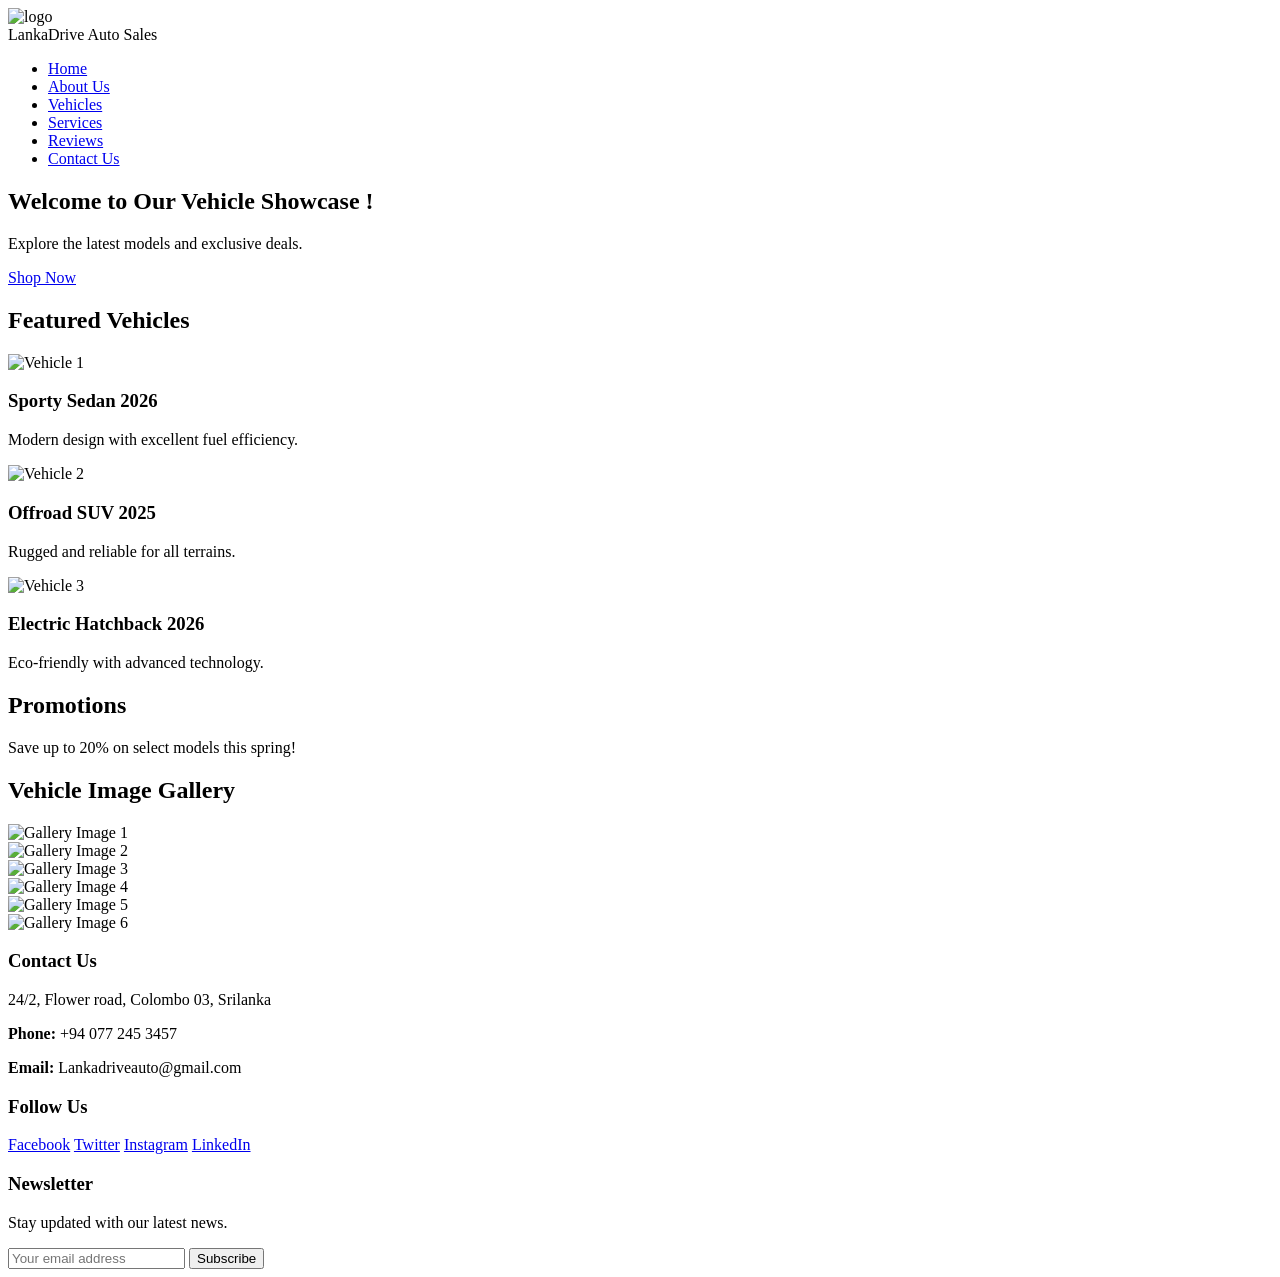
==== index.html @ 62cd2a6f "my 1st commit" ====
<!DOCTYPE html>
<html>
<head>
    <title>LankaDrive Auto Sales</title>
    <link rel="stylesheet" href="../Css files\Style.css">
</head>

<body>
<header>
    <div class="logo-section logo-section img">
        <img src="..\Media\Home\Album 1\logo.png" alt="logo" width="150px" height="150px">
        <div class="company-name">LankaDrive Auto Sales</div>
    </div>
     <nav>
      <div class="nav ul">
          <ul>
            <li><a href="index.html" class="btn-nav active">Home</a></li>
            <li><a href="about.html" class="btn-nav">About Us</a></li>
            <li><a href="vehicles.html" class="btn-nav">Vehicles</a></li>
            <li><a href="services.html" class="btn-nav">Services</a></li>
            <li><a href="reviews.html" class="btn-nav">Reviews</a></li>
            <li><a href="contact.html" class="btn-nav">Contact Us</a></li>
          </ul>
      </div>
    </nav>
</header>

<main>
<section>
<div class="banner">
  <div class="banner-content">
    <h1>Welcome to Our Vehicle Showcase !</h1>
    <p>Explore the latest models and exclusive deals.</p>
    <a href="vehicles.html" class="btn-primary">Shop Now</a>
  </div>
</div>
</section>

<section>
    <h2>Featured Vehicles</h2>
    <div class="featured-vehicles">
        <div class="vehicle-card .vehicle-card img">
         <img src="..\Media\Home\Album 1\sporty_sedan.png" alt="Vehicle 1" width="300px" height="200px">
         <h3>Sporty Sedan 2026</h3>
         <p>Modern design with excellent fuel efficiency.</p>
        </div>
       <div class="vehicle-card">
        <img src="..\Media\Home\Album 1\offroadsuv.png" alt="Vehicle 2" />
        <h3>Offroad SUV 2025</h3>
        <p>Rugged and reliable for all terrains.</p>
       </div>
       <div class="vehicle-card">
        <img src="..\Media\Home\Album 1\Electric Hatchback.png" alt="Vehicle 3" />
        <h3>Electric Hatchback 2026</h3>
        <p>Eco-friendly with advanced technology.</p>
       </div>  
    </div>  
</section>

<section>
      <h2>Promotions</h2>
    <div class="promotions">
      <div class="promo-card">
        Save up to 20% on select models this spring!
      </div>
    </div>
</section>


<Section>
  <h2>Vehicle Image Gallery</h2>
  <div class="gallery">
     <div class="gallery-item">
        <img src="..\Media\Home\Album 2\Gallery Image 1.png" alt="Gallery Image 1" />
      </div>
      <div class="gallery-item">
        <img src="..\Media\Home\Album 2\Gallery Image 2.png" alt="Gallery Image 2" />
      </div>
      <div class="gallery-item">
        <img src="..\Media\Home\Album 2\Gallery Image 3.png" alt="Gallery Image 3" />
      </div>
      <div class="gallery-item">
        <img src="..\Media\Home\Album 2\Gallery Image 4.png" alt="Gallery Image 4" />
      </div>
      <div class="gallery-item">
        <img src="..\Media\Home\Album 2\Gallery Image 5.png" alt="Gallery Image 5" />
      </div>
      <div class="gallery-item">
        <img src="..\Media\Home\Album 2\Gallery Image 6.png" alt="Gallery Image 6" />
      </div>
  </div>
</section>

</main>

<footer>
  <div class="footer-container">
    
    <div class="footer-col">
      <h3>Contact Us</h3>
      <p>24/2, Flower road, Colombo 03, Srilanka</p>
      <p><strong>Phone:</strong> +94 077 245 3457</p>
      <p><strong>Email:</strong> Lankadriveauto@gmail.com</p>
    </div>

    <div class="footer-col">
      <h3>Follow Us</h3>
      <div class="social-links">
        <a href="#" aria-label="Facebook">Facebook</a>
        <a href="#" aria-label="Twitter">Twitter</a>
        <a href="#" aria-label="Instagram">Instagram</a>
        <a href="#" aria-label="LinkedIn">LinkedIn</a>
      </div>
    </div>

    <div class="footer-col">
      <h3>Newsletter</h3>
      <p>Stay updated with our latest news.</p>
      <form class="newsletter-form">
        <input type="email" placeholder="Your email address" required>
        <button type="submit">Subscribe</button>
      </form>
    </div>
  </div>
</footer>
</body>
</html>
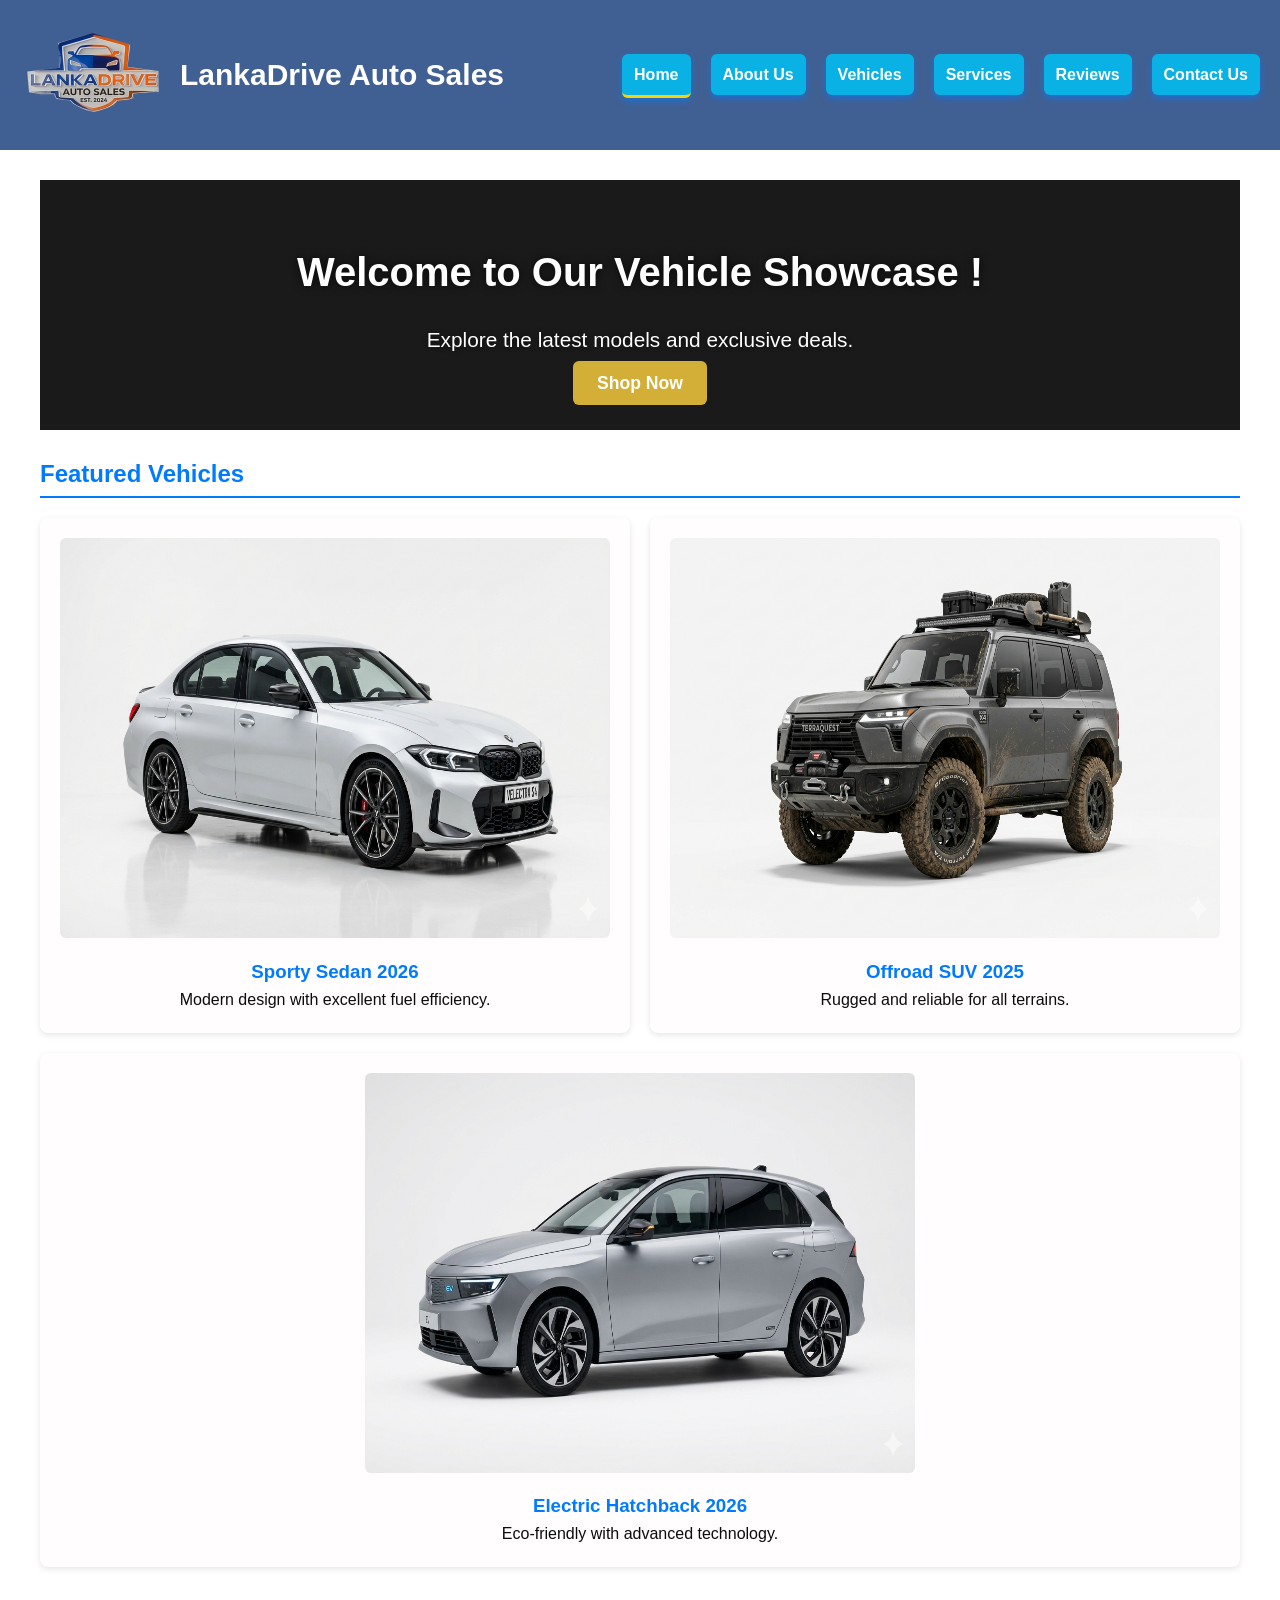
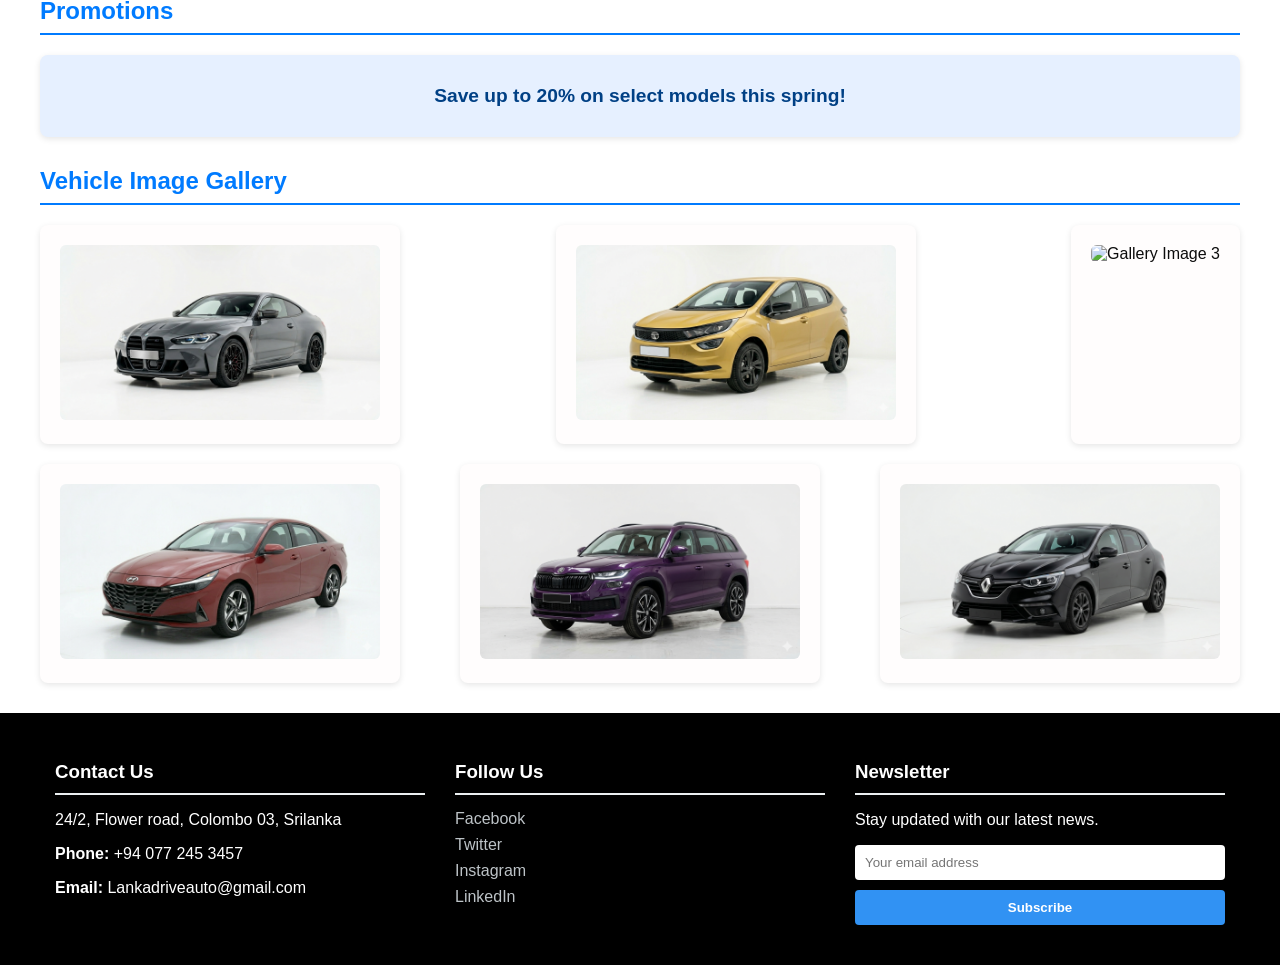
==== commit fb937958: "Fix image paths and stylesheet link in index.html Updated image paths and stylesheet link in index.h" ====
--- a/index.html
+++ b/index.html
@@ -2,13 +2,13 @@
 <html>
 <head>
     <title>LankaDrive Auto Sales</title>
-    <link rel="stylesheet" href="../Css files\Style.css">
+    <link rel="stylesheet" href="Style.css">
 </head>
 
 <body>
 <header>
     <div class="logo-section logo-section img">
-        <img src="..\Media\Home\Album 1\logo.png" alt="logo" width="150px" height="150px">
+        <img src="logo.png" alt="logo" width="150px" height="150px">
         <div class="company-name">LankaDrive Auto Sales</div>
     </div>
      <nav>
@@ -40,17 +40,17 @@
     <h2>Featured Vehicles</h2>
     <div class="featured-vehicles">
         <div class="vehicle-card .vehicle-card img">
-         <img src="..\Media\Home\Album 1\sporty_sedan.png" alt="Vehicle 1" width="300px" height="200px">
+         <img src="sporty_sedan.png" alt="Vehicle 1" width="300px" height="200px">
          <h3>Sporty Sedan 2026</h3>
          <p>Modern design with excellent fuel efficiency.</p>
         </div>
        <div class="vehicle-card">
-        <img src="..\Media\Home\Album 1\offroadsuv.png" alt="Vehicle 2" />
+        <img src="offroadsuv.png" alt="Vehicle 2" />
         <h3>Offroad SUV 2025</h3>
         <p>Rugged and reliable for all terrains.</p>
        </div>
        <div class="vehicle-card">
-        <img src="..\Media\Home\Album 1\Electric Hatchback.png" alt="Vehicle 3" />
+        <img src="Electric Hatchback.png" alt="Vehicle 3" />
         <h3>Electric Hatchback 2026</h3>
         <p>Eco-friendly with advanced technology.</p>
        </div>  
@@ -71,22 +71,22 @@
   <h2>Vehicle Image Gallery</h2>
   <div class="gallery">
      <div class="gallery-item">
-        <img src="..\Media\Home\Album 2\Gallery Image 1.png" alt="Gallery Image 1" />
+        <img src="Gallery Image 1.png" alt="Gallery Image 1" />
       </div>
       <div class="gallery-item">
-        <img src="..\Media\Home\Album 2\Gallery Image 2.png" alt="Gallery Image 2" />
+        <img src="Gallery Image 2.png" alt="Gallery Image 2" />
       </div>
       <div class="gallery-item">
         <img src="..\Media\Home\Album 2\Gallery Image 3.png" alt="Gallery Image 3" />
       </div>
       <div class="gallery-item">
-        <img src="..\Media\Home\Album 2\Gallery Image 4.png" alt="Gallery Image 4" />
+        <img src="Gallery Image 4.png" alt="Gallery Image 4" />
       </div>
       <div class="gallery-item">
-        <img src="..\Media\Home\Album 2\Gallery Image 5.png" alt="Gallery Image 5" />
+        <img src="Gallery Image 5.png" alt="Gallery Image 5" />
       </div>
       <div class="gallery-item">
-        <img src="..\Media\Home\Album 2\Gallery Image 6.png" alt="Gallery Image 6" />
+        <img src="Gallery Image 6.png" alt="Gallery Image 6" />
       </div>
   </div>
 </section>
@@ -124,4 +124,4 @@
   </div>
 </footer>
 </body>
-</html>+</html>
--- a/Style.css
+++ b/Style.css
@@ -0,0 +1,491 @@
+body {
+  margin: 0;
+  font-family: Arial, sans-serif;
+  color: #0c0c0c;
+}
+
+header {
+  display: flex;
+  align-items: center;
+  justify-content: space-between;
+  background-color: #406093;
+  padding: 0 20px;
+  color: white;
+}
+
+.logo-section {
+   display: flex;
+    align-items: center;
+}
+
+.logo-section img {
+  height: 150px;
+  width: 150px;
+  margin-right: 10px;
+}
+
+.company-name {
+  font-size: 30px;
+  font-weight: bold;
+}
+    
+.nav ul {
+  list-style: none;
+  text-decoration:bold;
+  display:flex;
+  flex: 1;
+ }
+
+.btn-nav {
+  background-color: #09b1e4;
+  color: white;
+  padding: 12px 12px;
+  border-radius: 6px;
+  text-decoration: none;
+  font-weight: bold;
+  font-size: 1.1rem;
+  box-shadow: 0 3px 6px rgba(0,123,255,0.6);
+  transition: background-color 0.3s ease
+}
+
+.nav ul li {
+  text-decoration: bold;
+  margin-left: 20px;
+  border-bottom: 3px;
+}
+
+.nav ul li a {
+  text-decoration: none;
+  color: white;
+  font-size: 16px;
+  transition: color 0.3s;
+}
+
+.nav ul li a:hover {
+  color: #f7d308;
+}
+
+.active {
+  color: #f7d308;
+  border-bottom: 3px solid #f7d308;
+}
+
+main {
+  max-width: 1200px;
+  margin: 30px auto;
+  padding: 0 20px;
+}
+
+.banner {
+  background-color: #1A1A1B;
+  height: 250px;
+  display:flex;
+  align-items: center;
+  justify-content: center;
+  color: white;
+  text-align: center;
+  position: relative;
+  padding: 0 20px;
+}
+
+.banner-content {
+  max-width: 700px;
+}
+
+.banner h1 {
+  font-size: 2.5rem;
+  text-shadow: 0 0 8px rgba(0,0,0,0.7);
+}
+
+.banner p {
+  font-size: 1.3rem;
+  text-shadow: 0 0 5px rgba(0,0,0,0.5);
+}
+
+.btn-primary {
+  background-color: #d4af37;
+  color: white;
+  padding: 12px 24px;
+  border-radius: 6px;
+  text-decoration: none;
+  font-weight: bold;
+  font-size: 1.1rem;
+  transition: background-color 0.3s ease;
+}
+
+.btn-primary:hover {
+  background-color: #0056b3;
+}
+
+section {
+  margin-bottom: 30px;
+}
+
+h2 {
+  border-bottom: 2px solid #007BFF;
+  padding-bottom: 8px;
+  margin-bottom: 20px;
+  color: #007BFF;
+}
+
+.featured-vehicles,
+.promotions,
+.gallery {
+   display: flex;
+   gap: 20px;
+   flex-wrap: wrap;
+   justify-content:space-between;
+}
+
+.vehicle-card, .promo-card {
+  background: rgb(255, 253, 253);
+  border-radius: 8px;
+  box-shadow: 0 2px 6px rgba(0,0,0,0.1);
+  flex: 1 1 calc(33% - 20px);
+  padding: 20px;
+  box-sizing:border-box;
+  text-align:center;
+
+}
+
+.gallery-item {
+  background: rgb(255, 253, 253);
+  border-radius: 8px;
+  box-shadow: 0 2px 6px rgba(0,0,0,0.1);
+  padding: 20px;
+}
+
+
+.vehicle-card img,
+.gallery-item img {
+  width: 320px;
+  border-radius: 6px;
+  object-fit:fill;
+}
+
+.promo-card {
+  flex: 1 1 100%;
+  background: #e6f0ff;
+  color: #004085;
+  font-weight: bold;
+  text-align: center;
+  font-size: 1.2rem;
+  padding: 30px;
+}
+
+.about-image {
+  width: 100%;
+  max-width: 1200px;
+  height: auto;
+  border-radius: 8px;
+  margin-top: 20px;
+  display: flex;
+  justify-content:space-between;
+}
+
+.about-section ul {
+  list-style-type: disc;
+  padding-left: 20px;
+}
+
+.about-section ul li {
+  margin-bottom: 10px;
+  font-size: 1.1rem;
+}
+
+.vehicle-container {
+  max-width: 1200px;
+  margin: 30px auto;
+  padding: 0 20px;
+  font-family: Arial, sans-serif;
+  color: #333;
+}
+
+.vehicle-listings {
+  display: flex;
+  flex-wrap: wrap;
+  gap: 20px;
+}
+
+.vehicle-card {
+  background: rgb(255, 253, 253);
+  border-radius: 8px;
+  box-shadow: 0 2px 6px rgba(0,0,0,0.1);
+  flex: 1 1 calc(33% - 20px);
+  padding: 20px;
+  box-sizing:border-box;
+  text-align:center;
+}
+
+.vehicle-card img {
+  width: 550px;
+  height: 400px;
+  object-fit:fill;
+}
+
+.vehicle-card h3 {
+  color: #007BFF;
+  margin-bottom: 8px;
+}
+
+.vehicle-card p {
+  margin: 4px 0;
+  font-size: 1rem;
+}
+
+.vehicle-card .btn-primary {
+  display: inline-block;
+  margin-top: 10px;
+  background-color: #007BFF;
+  color: white;
+  padding: 10px 20px;
+  border-radius: 6px;
+  text-decoration: none;
+  font-weight: bold;
+  transition: background-color 0.3s ease;
+}
+
+.vehicle-card .btn-primary:hover {
+  background-color: #0056b3;
+}
+
+.services-container {
+  max-width: 1200px;
+  margin: 40px auto;
+  padding: 0 20px;
+  font-family: Arial, sans-serif;
+}
+
+.services-list {
+  display: flex;
+  flex-wrap: wrap;
+  gap: 20px;
+}
+
+.service-card {
+  background: white;
+  border-radius: 8px;
+  box-shadow: 0 2px 6px rgba(0,0,0,0.1);
+  flex: 1 1 calc(33% - 20px);
+  padding: 20px;
+  text-align: center;
+  box-sizing: border-box;
+  transition: transform 0.3s ease, box-shadow 0.3s ease;
+}
+
+.service-card img {
+  width: 80px;
+  height: 80px;
+  margin-bottom: 15px;
+}
+
+.service-card h3 {
+  color: #007BFF;
+  margin-bottom: 10px;
+}
+
+.service-card p {
+  font-size: 1rem;
+  line-height: 1.5;
+}
+
+.service-card:hover {
+  transform: translateY(-5px);
+  box-shadow: 0 6px 12px rgba(0,0,0,0.2);
+}
+
+.reviews-container {
+  max-width: 1000px;
+  margin: 40px auto;
+  padding: 0 20px;
+  font-family: Arial, sans-serif;
+}
+
+.review-card {
+  background: white;
+  border-radius: 8px;
+  box-shadow: 0 2px 6px rgba(0,0,0,0.1);
+  padding: 20px;
+  margin-bottom: 30px;
+}
+
+.review-card h3 {
+  color: #007BFF;
+  margin-bottom: 10px;
+}
+
+.review-card p {
+  margin: 6px 0;
+  font-size: 1rem;
+  line-height: 1.5;
+}
+
+.review-card video {
+  margin-top: 15px;
+  border-radius: 6px;
+}
+
+.contact-container {
+  max-width: 1000px;
+  margin: 40px auto;
+  padding: 0 20px;
+  font-family: Arial, sans-serif;
+  color: #333;
+}
+
+.contact-info h2 {
+  color: #007BFF;
+  margin-bottom: 20px;
+}
+
+.contact-info p {
+  font-size: 1.1rem;
+  margin-bottom: 12px;
+}
+
+.contact-info h3 {
+  margin-top: 30px;
+  color: #007BFF;
+  margin-bottom: 15px;
+}
+
+.contact-info, .contact-form-section {
+  background: white;
+  border-radius: 8px;
+  padding: 40px;
+  box-shadow: 0 2px 6px rgba(0,0,0,0.1);
+}
+
+.contact-info h2, .contact-form-section h2 {
+  color: #007BFF;
+  margin-bottom: 10px;
+}
+
+.contact-info p {
+  font-size: 1.1rem;
+  margin-bottom: 12px;
+}
+
+.contact-form label {
+  display: block;
+  margin-top: 15px;
+  margin-bottom: 5px;
+  font-weight: bold;
+}
+
+.contact-form input[type="text"],
+.contact-form input[type="email"],
+.contact-form input[type="tel"],
+.contact-form textarea {
+  width: 100%;
+  padding: 10px;
+  border-radius: 6px;
+  border: 1px solid #ccc;
+  box-sizing: border-box;
+  font-size: 1rem;
+}
+
+.contact-form fieldset {
+  margin-top: 20px;
+  border: none;
+  padding: 0;
+}
+
+.contact-form fieldset label {
+  display: inline-block;
+  margin-right: 20px;
+  font-weight: normal;
+}
+
+.checkbox-label {
+  display: block;
+  margin-top: 15px;
+}
+
+.contact-form button.btn-primary {
+  margin-top: 20px;
+  background-color: #007BFF;
+  color: white;
+  padding: 12px 25px;
+  border: none;
+  border-radius: 6px;
+  font-size: 1rem;
+  font-weight: bold;
+  cursor: pointer;
+  transition: background-color 0.3s ease;
+}
+
+.contact-form button.btn-primary:hover {
+  background-color: #0056b3;
+}
+
+  .contact-form fieldset label {
+    display: block;
+    margin-bottom: 10px;
+  }
+
+footer {
+  background-color: #000000;
+  color: #FFFFFF;
+  padding: 30px 20px;
+  font-family: sans-serif;
+}
+
+.footer-container {
+  display: flex;
+  flex-wrap: wrap;
+  justify-content: space-between;
+  max-width: 1200px;
+  margin: 0 auto;
+}
+
+.footer-col {
+  flex: 1;
+  min-width: 250px;
+  margin-bottom: 10px;
+  padding: 0 15px;
+}
+
+.footer-col h3 {
+  border-bottom: 2px solid #ebeff1;
+  padding-bottom: 10px;
+  margin-bottom: 15px;
+}
+
+.social-links a {
+  display: block;
+  color: #bdc3c7;
+  text-decoration: none;
+  margin-bottom: 8px;
+  transition: color 0.3s;
+}
+
+.social-links a:hover {
+  color: #3498db;
+}
+
+.newsletter-form {
+  display: flex;
+  flex-direction: column;
+}
+
+.newsletter-form input {
+  padding: 10px;
+  border: none;
+  border-radius: 4px;
+  margin-bottom: 10px;
+}
+
+.newsletter-form button {
+  padding: 10px;
+  background-color: #3192f3;
+  color: white;
+  border: none;
+  border-radius: 4px;
+  cursor: pointer;
+  font-weight: bold;
+}
+
+.newsletter-form button:hover {
+  background-color: #2980b9;
+}
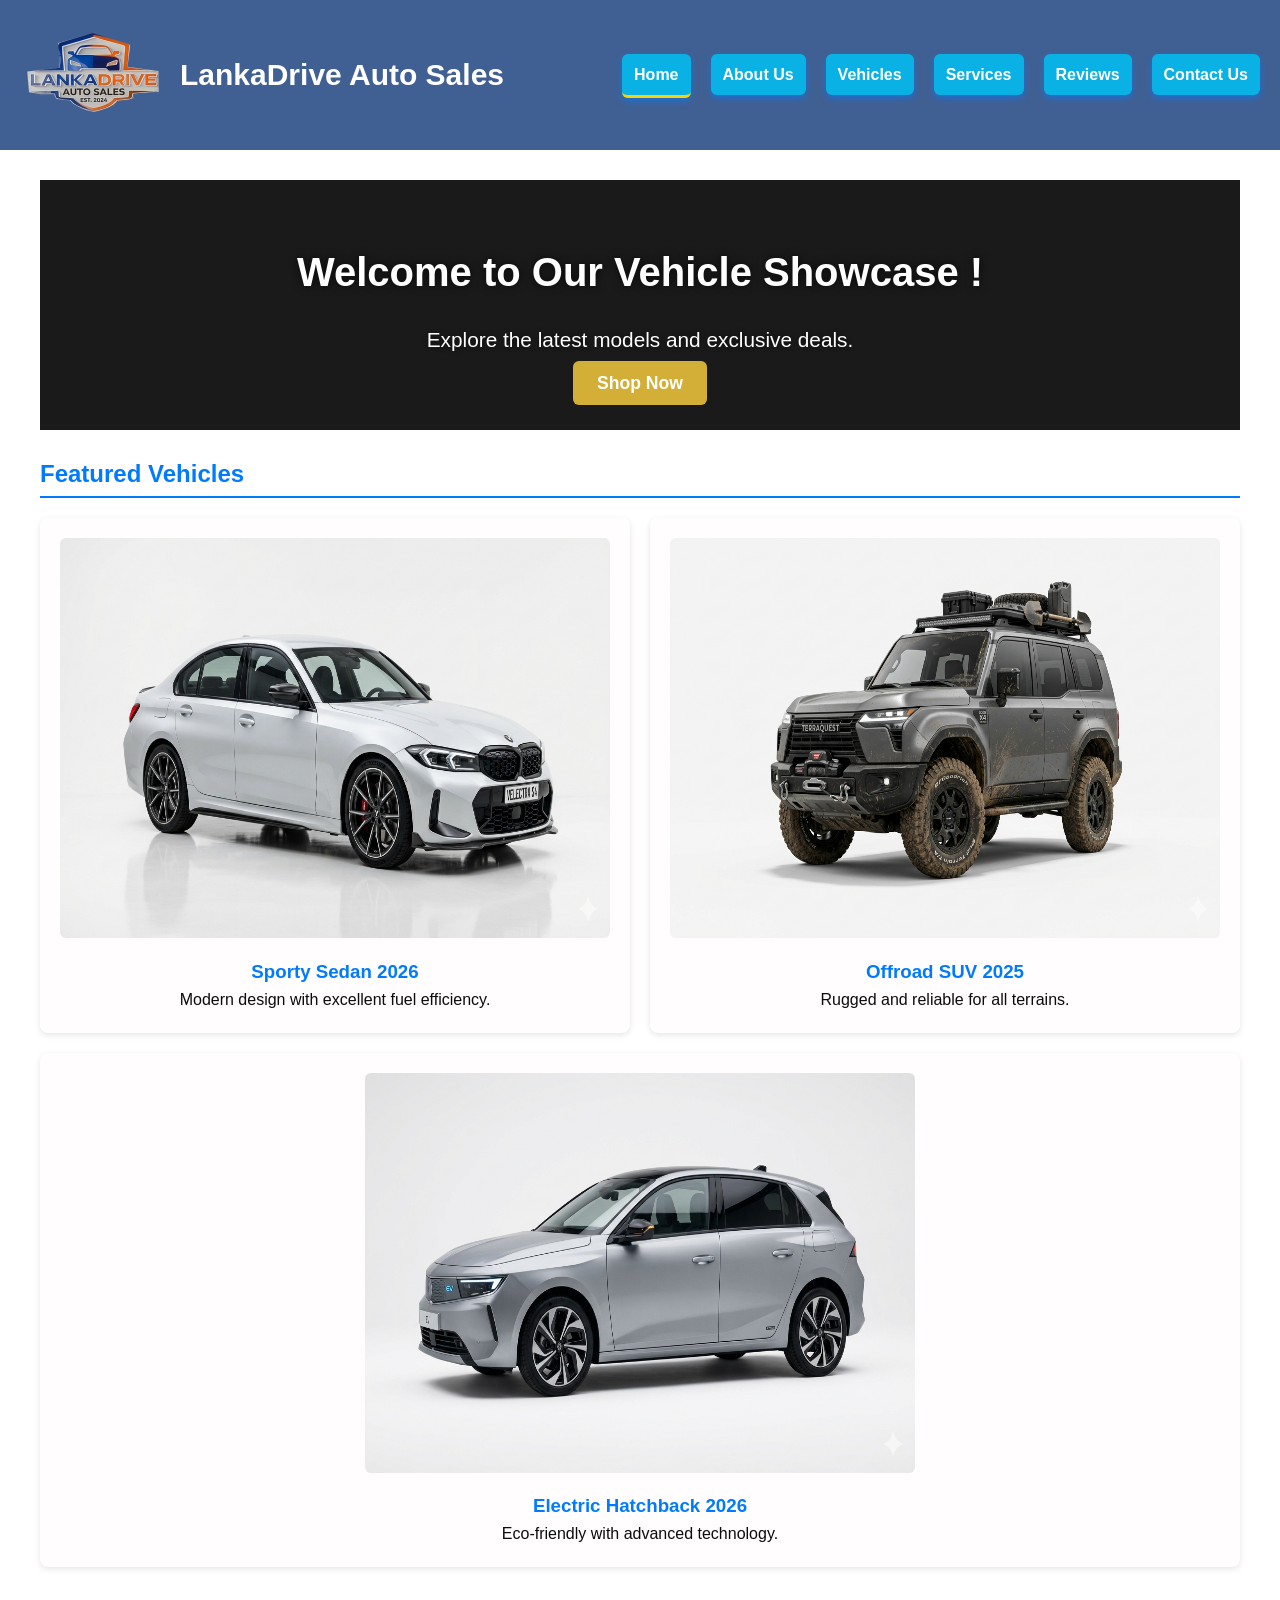
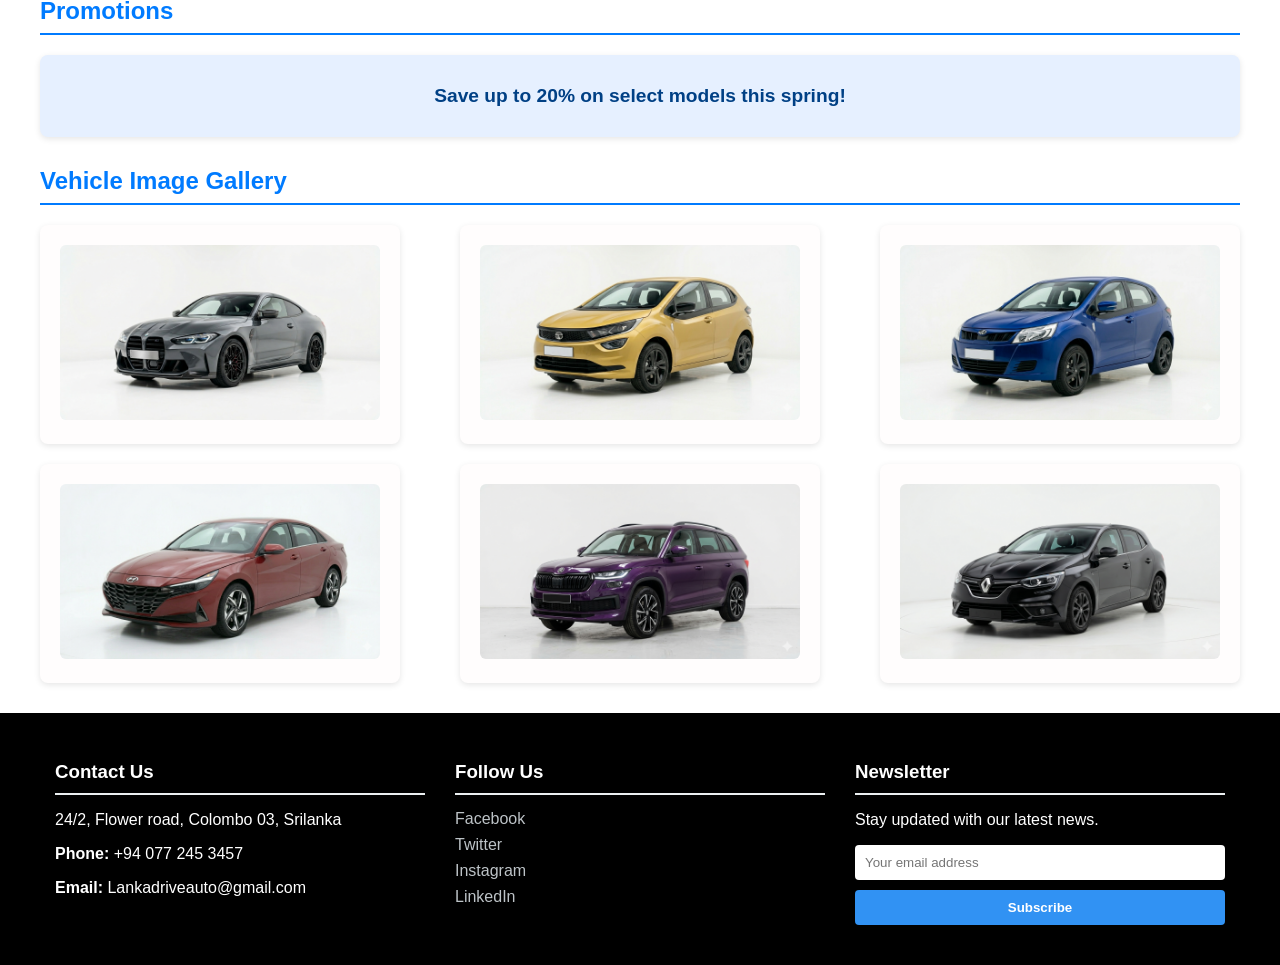
==== commit be63340b: "Update index.html" ====
--- a/index.html
+++ b/index.html
@@ -77,7 +77,7 @@
         <img src="Gallery Image 2.png" alt="Gallery Image 2" />
       </div>
       <div class="gallery-item">
-        <img src="..\Media\Home\Album 2\Gallery Image 3.png" alt="Gallery Image 3" />
+        <img src="Gallery Image 3.png" alt="Gallery Image 3" />
       </div>
       <div class="gallery-item">
         <img src="Gallery Image 4.png" alt="Gallery Image 4" />
